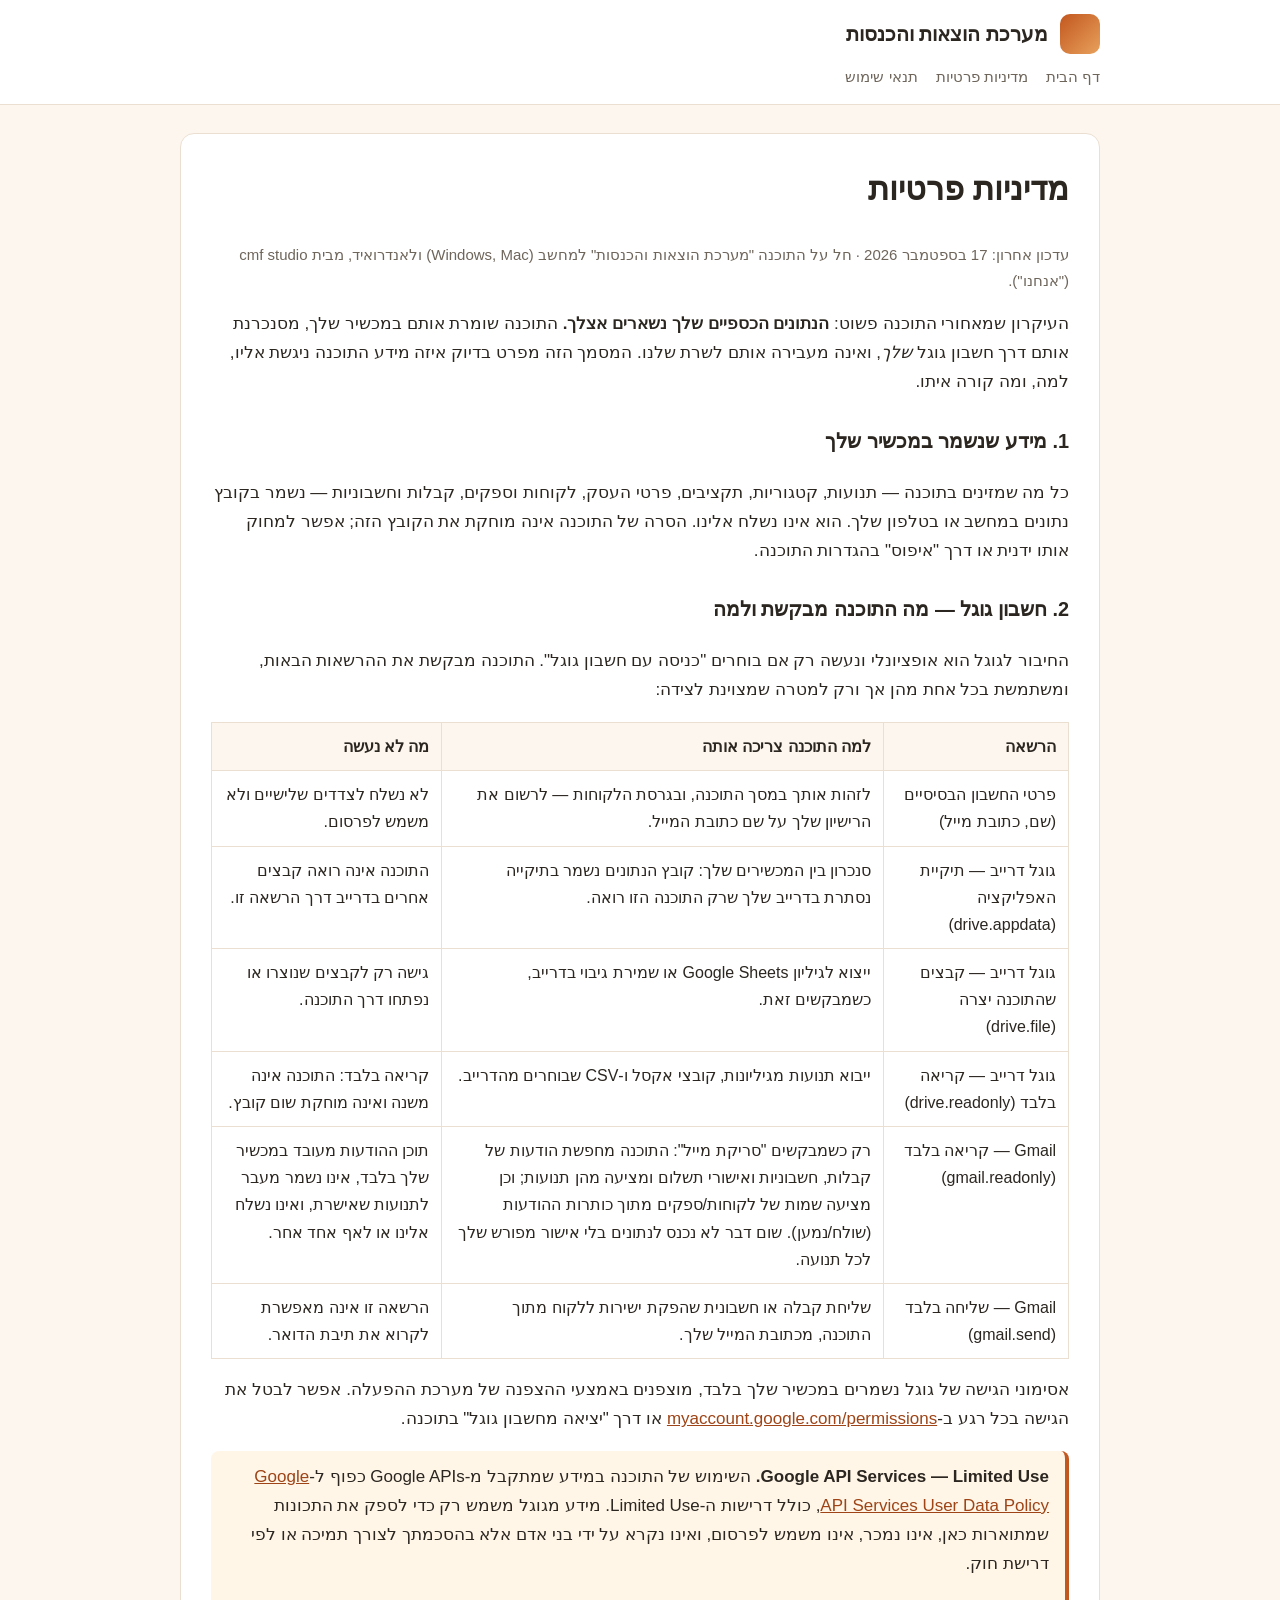
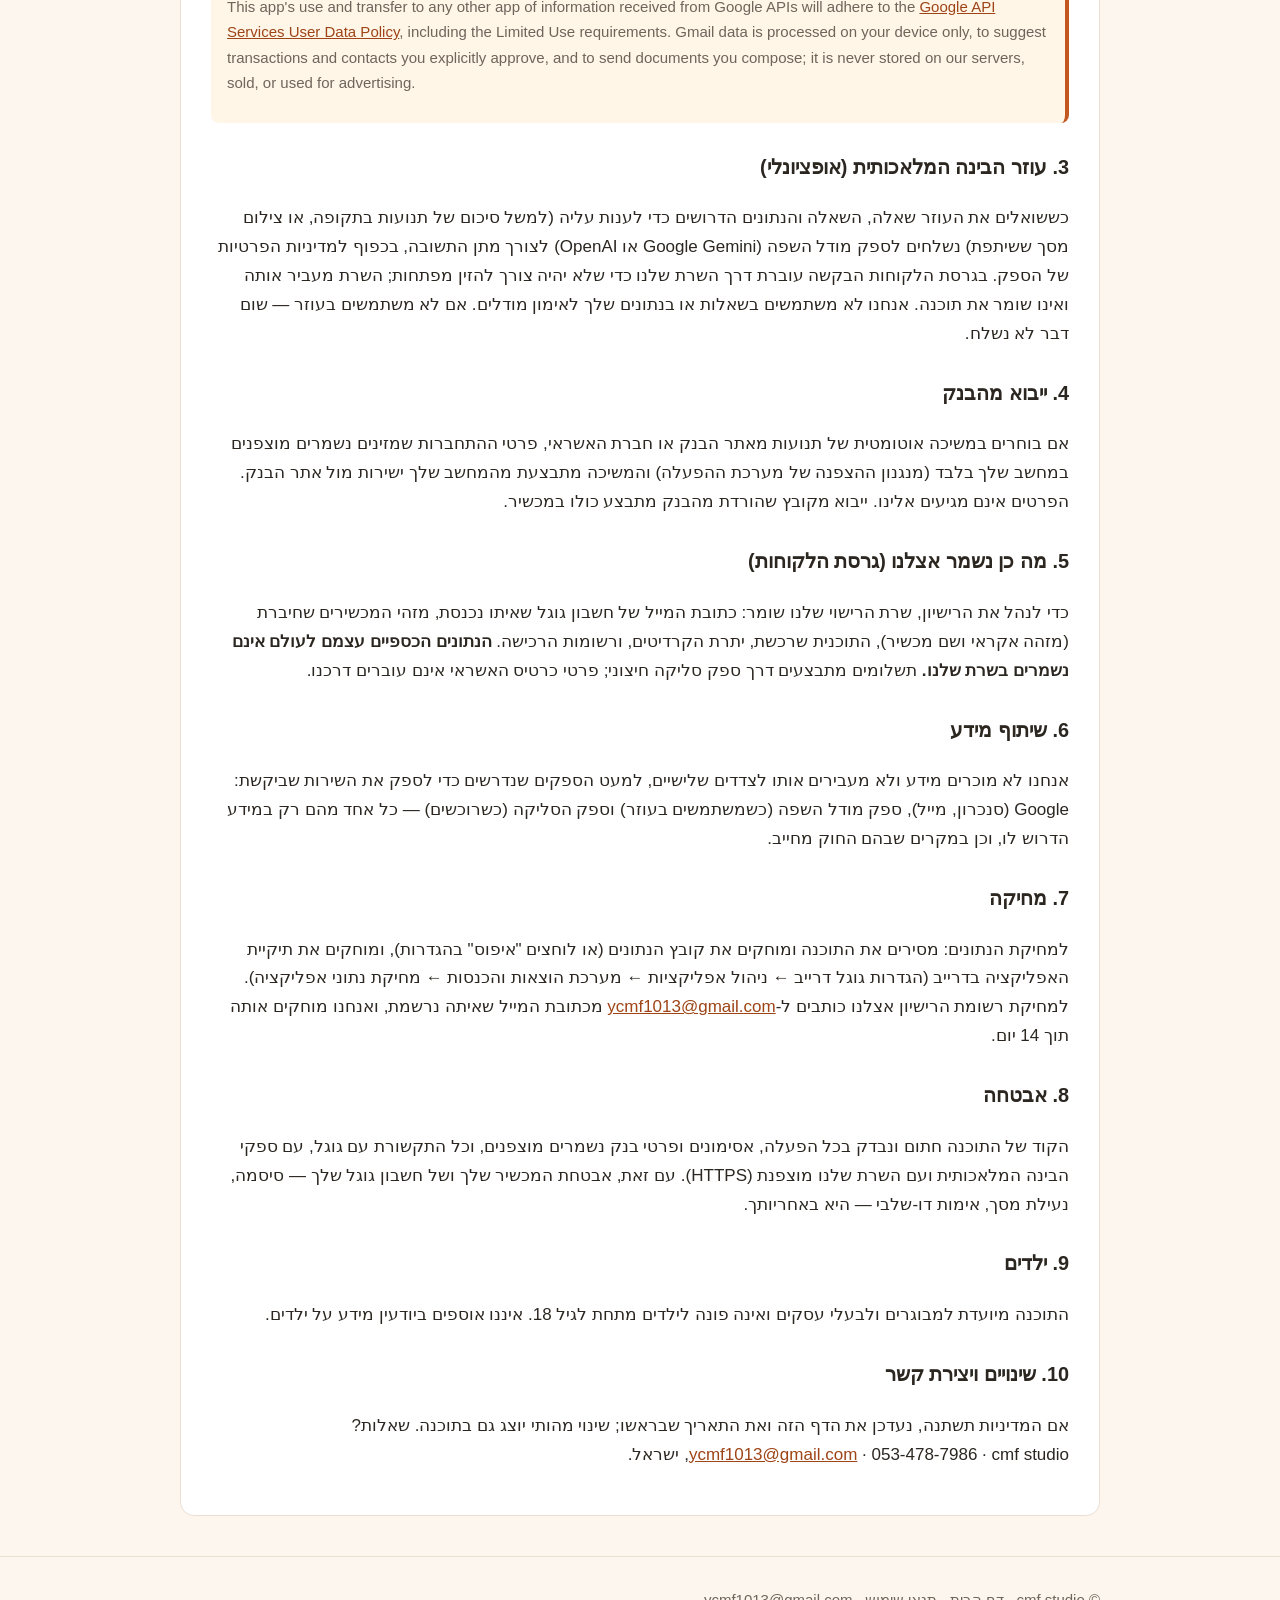
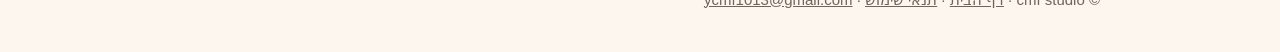
==== privacy.html @ ee787d58 "Website: home, privacy policy, terms" ====
<!DOCTYPE html>
<html lang="he" dir="rtl">
<head>
<meta charset="utf-8">
<meta name="viewport" content="width=device-width, initial-scale=1">
<title>מדיניות פרטיות — מערכת הוצאות והכנסות</title>
<meta name="description" content="מדיניות הפרטיות של התוכנה מערכת הוצאות והכנסות (cmf studio): איזה מידע נאסף, מה נעשה עם חשבון גוגל, איפה הנתונים נשמרים ואיך מוחקים אותם.">
<link rel="stylesheet" href="style.css">
</head>
<body>

<header class="top">
  <div class="wrap">
    <a class="brand" href="./"><span class="logo"></span> מערכת הוצאות והכנסות</a>
    <nav class="menu">
      <a href="./">דף הבית</a>
      <a href="privacy.html">מדיניות פרטיות</a>
      <a href="terms.html">תנאי שימוש</a>
    </nav>
  </div>
</header>

<main class="wrap">
<section class="doc">
  <h1>מדיניות פרטיות</h1>
  <p class="date">עדכון אחרון: 17 בספטמבר 2026 · חל על התוכנה "מערכת הוצאות והכנסות" למחשב (Windows, Mac) ולאנדרואיד, מבית cmf studio ("אנחנו").</p>

  <p>העיקרון שמאחורי התוכנה פשוט: <strong>הנתונים הכספיים שלך נשארים אצלך.</strong> התוכנה שומרת אותם במכשיר שלך, מסנכרנת אותם דרך חשבון גוגל <em>שלך</em>, ואינה מעבירה אותם לשרת שלנו. המסמך הזה מפרט בדיוק איזה מידע התוכנה ניגשת אליו, למה, ומה קורה איתו.</p>

  <h3>1. מידע שנשמר במכשיר שלך</h3>
  <p>כל מה שמזינים בתוכנה — תנועות, קטגוריות, תקציבים, פרטי העסק, לקוחות וספקים, קבלות וחשבוניות — נשמר בקובץ נתונים במחשב או בטלפון שלך. הוא אינו נשלח אלינו. הסרה של התוכנה אינה מוחקת את הקובץ הזה; אפשר למחוק אותו ידנית או דרך "איפוס" בהגדרות התוכנה.</p>

  <h3>2. חשבון גוגל — מה התוכנה מבקשת ולמה</h3>
  <p>החיבור לגוגל הוא אופציונלי ונעשה רק אם בוחרים "כניסה עם חשבון גוגל". התוכנה מבקשת את ההרשאות הבאות, ומשתמשת בכל אחת מהן אך ורק למטרה שמצוינת לצידה:</p>
  <table>
    <tr><th>הרשאה</th><th>למה התוכנה צריכה אותה</th><th>מה לא נעשה</th></tr>
    <tr><td>פרטי החשבון הבסיסיים (שם, כתובת מייל)</td><td>לזהות אותך במסך התוכנה, ובגרסת הלקוחות — לרשום את הרישיון שלך על שם כתובת המייל.</td><td>לא נשלח לצדדים שלישיים ולא משמש לפרסום.</td></tr>
    <tr><td>גוגל דרייב — תיקיית האפליקציה (drive.appdata)</td><td>סנכרון בין המכשירים שלך: קובץ הנתונים נשמר בתיקייה נסתרת בדרייב שלך שרק התוכנה הזו רואה.</td><td>התוכנה אינה רואה קבצים אחרים בדרייב דרך הרשאה זו.</td></tr>
    <tr><td>גוגל דרייב — קבצים שהתוכנה יצרה (drive.file)</td><td>ייצוא לגיליון Google Sheets או שמירת גיבוי בדרייב, כשמבקשים זאת.</td><td>גישה רק לקבצים שנוצרו או נפתחו דרך התוכנה.</td></tr>
    <tr><td>גוגל דרייב — קריאה בלבד (drive.readonly)</td><td>ייבוא תנועות מגיליונות, קובצי אקסל ו-CSV שבוחרים מהדרייב.</td><td>קריאה בלבד: התוכנה אינה משנה ואינה מוחקת שום קובץ.</td></tr>
    <tr><td>Gmail — קריאה בלבד (gmail.readonly)</td><td>רק כשמבקשים "סריקת מייל": התוכנה מחפשת הודעות של קבלות, חשבוניות ואישורי תשלום ומציעה מהן תנועות; וכן מציעה שמות של לקוחות/ספקים מתוך כותרות ההודעות (שולח/נמען). שום דבר לא נכנס לנתונים בלי אישור מפורש שלך לכל תנועה.</td><td>תוכן ההודעות מעובד במכשיר שלך בלבד, אינו נשמר מעבר לתנועות שאישרת, ואינו נשלח אלינו או לאף אחד אחר.</td></tr>
    <tr><td>Gmail — שליחה בלבד (gmail.send)</td><td>שליחת קבלה או חשבונית שהפקת ישירות ללקוח מתוך התוכנה, מכתובת המייל שלך.</td><td>הרשאה זו אינה מאפשרת לקרוא את תיבת הדואר.</td></tr>
  </table>
  <p>אסימוני הגישה של גוגל נשמרים במכשיר שלך בלבד, מוצפנים באמצעי ההצפנה של מערכת ההפעלה. אפשר לבטל את הגישה בכל רגע ב-<a href="https://myaccount.google.com/permissions" target="_blank" rel="noopener">myaccount.google.com/permissions</a> או דרך "יציאה מחשבון גוגל" בתוכנה.</p>
  <div class="note">
    <strong>Google API Services — Limited Use.</strong> השימוש של התוכנה במידע שמתקבל מ-Google APIs כפוף ל-<a href="https://developers.google.com/terms/api-services-user-data-policy" target="_blank" rel="noopener">Google API Services User Data Policy</a>, כולל דרישות ה-Limited Use. מידע מגוגל משמש רק כדי לספק את התכונות שמתוארות כאן, אינו נמכר, אינו משמש לפרסום, ואינו נקרא על ידי בני אדם אלא בהסכמתך לצורך תמיכה או לפי דרישת חוק.
    <p class="en">This app's use and transfer to any other app of information received from Google APIs will adhere to the <a href="https://developers.google.com/terms/api-services-user-data-policy" target="_blank" rel="noopener">Google API Services User Data Policy</a>, including the Limited Use requirements. Gmail data is processed on your device only, to suggest transactions and contacts you explicitly approve, and to send documents you compose; it is never stored on our servers, sold, or used for advertising.</p>
  </div>

  <h3>3. עוזר הבינה המלאכותית (אופציונלי)</h3>
  <p>כששואלים את העוזר שאלה, השאלה והנתונים הדרושים כדי לענות עליה (למשל סיכום של תנועות בתקופה, או צילום מסך ששיתפת) נשלחים לספק מודל השפה (Google Gemini או OpenAI) לצורך מתן התשובה, בכפוף למדיניות הפרטיות של הספק. בגרסת הלקוחות הבקשה עוברת דרך השרת שלנו כדי שלא יהיה צורך להזין מפתחות; השרת מעביר אותה ואינו שומר את תוכנה. אנחנו לא משתמשים בשאלות או בנתונים שלך לאימון מודלים. אם לא משתמשים בעוזר — שום דבר לא נשלח.</p>

  <h3>4. ייבוא מהבנק</h3>
  <p>אם בוחרים במשיכה אוטומטית של תנועות מאתר הבנק או חברת האשראי, פרטי ההתחברות שמזינים נשמרים מוצפנים במחשב שלך בלבד (מנגנון ההצפנה של מערכת ההפעלה) והמשיכה מתבצעת מהמחשב שלך ישירות מול אתר הבנק. הפרטים אינם מגיעים אלינו. ייבוא מקובץ שהורדת מהבנק מתבצע כולו במכשיר.</p>

  <h3>5. מה כן נשמר אצלנו (גרסת הלקוחות)</h3>
  <p>כדי לנהל את הרישיון, שרת הרישוי שלנו שומר: כתובת המייל של חשבון גוגל שאיתו נכנסת, מזהי המכשירים שחיברת (מזהה אקראי ושם מכשיר), התוכנית שרכשת, יתרת הקרדיטים, ורשומות הרכישה. <strong>הנתונים הכספיים עצמם לעולם אינם נשמרים בשרת שלנו.</strong> תשלומים מתבצעים דרך ספק סליקה חיצוני; פרטי כרטיס האשראי אינם עוברים דרכנו.</p>

  <h3>6. שיתוף מידע</h3>
  <p>אנחנו לא מוכרים מידע ולא מעבירים אותו לצדדים שלישיים, למעט הספקים שנדרשים כדי לספק את השירות שביקשת: Google (סנכרון, מייל), ספק מודל השפה (כשמשתמשים בעוזר) וספק הסליקה (כשרוכשים) — כל אחד מהם רק במידע הדרוש לו, וכן במקרים שבהם החוק מחייב.</p>

  <h3>7. מחיקה</h3>
  <p>למחיקת הנתונים: מסירים את התוכנה ומוחקים את קובץ הנתונים (או לוחצים "איפוס" בהגדרות), ומוחקים את תיקיית האפליקציה בדרייב (הגדרות גוגל דרייב ← ניהול אפליקציות ← מערכת הוצאות והכנסות ← מחיקת נתוני אפליקציה). למחיקת רשומת הרישיון אצלנו כותבים ל-<a href="mailto:ycmf1013@gmail.com">ycmf1013@gmail.com</a> מכתובת המייל שאיתה נרשמת, ואנחנו מוחקים אותה תוך 14 יום.</p>

  <h3>8. אבטחה</h3>
  <p>הקוד של התוכנה חתום ונבדק בכל הפעלה, אסימונים ופרטי בנק נשמרים מוצפנים, וכל התקשורת עם גוגל, עם ספקי הבינה המלאכותית ועם השרת שלנו מוצפנת (HTTPS). עם זאת, אבטחת המכשיר שלך ושל חשבון גוגל שלך — סיסמה, נעילת מסך, אימות דו-שלבי — היא באחריותך.</p>

  <h3>9. ילדים</h3>
  <p>התוכנה מיועדת למבוגרים ולבעלי עסקים ואינה פונה לילדים מתחת לגיל 18. איננו אוספים ביודעין מידע על ילדים.</p>

  <h3>10. שינויים ויצירת קשר</h3>
  <p>אם המדיניות תשתנה, נעדכן את הדף הזה ואת התאריך שבראשו; שינוי מהותי יוצג גם בתוכנה. שאלות? <a href="mailto:ycmf1013@gmail.com">ycmf1013@gmail.com</a> · 053-478-7986 · cmf studio, ישראל.</p>
</section>
</main>

<footer>
  <div class="wrap">
    © cmf studio · <a href="./">דף הבית</a> · <a href="terms.html">תנאי שימוש</a> · <a href="mailto:ycmf1013@gmail.com">ycmf1013@gmail.com</a>
  </div>
</footer>

</body>
</html>
---- style.css ----
/* אתר קטן של "מערכת הוצאות והכנסות" — דף בית, מדיניות פרטיות ותנאי שימוש.
   בלי גופנים חיצוניים ובלי סקריפטים: הדפים לא שולחים שום דבר לשום מקום. */
:root {
  --bg: #FDF6EE; --card: #FFFFFF; --ink: #2B2620; --muted: #6E655B;
  --brand: #C2571F; --brand-dark: #9E4416; --line: #EBDFD2; --ok: #2E7D4F;
}
* { box-sizing: border-box; }
html { scroll-behavior: smooth; }
body {
  margin: 0; background: var(--bg); color: var(--ink);
  font-family: "Segoe UI", "Heebo", "Noto Sans Hebrew", Arial, Tahoma, sans-serif;
  font-size: 17px; line-height: 1.7; direction: rtl;
}
a { color: var(--brand-dark); }
header.top {
  background: var(--card); border-bottom: 1px solid var(--line);
  padding: 14px 0;
}
.wrap { max-width: 960px; margin: 0 auto; padding: 0 20px; }
.brand { display: flex; align-items: center; gap: 12px; text-decoration: none; color: var(--ink); font-weight: 700; font-size: 20px; }
.brand .logo { width: 40px; height: 40px; border-radius: 10px; background: linear-gradient(135deg, var(--brand), #E8A15C); display: inline-block; }
nav.menu { display: flex; gap: 18px; flex-wrap: wrap; margin-top: 10px; font-size: 15px; }
nav.menu a { color: var(--muted); text-decoration: none; }
nav.menu a:hover { color: var(--brand-dark); }
.hero { padding: 56px 0 28px; }
.hero h1 { font-size: 40px; line-height: 1.2; margin: 0 0 12px; }
.hero p.lead { font-size: 20px; color: var(--muted); max-width: 640px; margin: 0 0 22px; }
.btn { display: inline-block; background: var(--brand); color: #fff; padding: 12px 22px; border-radius: 10px; text-decoration: none; font-weight: 700; }
.btn.sec { background: transparent; color: var(--brand-dark); border: 2px solid var(--brand); }
.grid { display: grid; grid-template-columns: repeat(auto-fit, minmax(260px, 1fr)); gap: 16px; margin: 24px 0; }
.card { background: var(--card); border: 1px solid var(--line); border-radius: 14px; padding: 20px 22px; }
.card h3 { margin: 0 0 8px; font-size: 19px; }
.card p { margin: 0; color: var(--muted); font-size: 16px; }
.price { text-align: center; }
.price .amount { font-size: 34px; font-weight: 800; color: var(--brand-dark); margin: 6px 0; }
.price .amount small { font-size: 15px; color: var(--muted); font-weight: 400; }
.price ul { list-style: none; padding: 0; margin: 12px 0 0; text-align: right; color: var(--muted); font-size: 15px; }
.price li::before { content: "✓ "; color: var(--ok); font-weight: 700; }
h2 { font-size: 28px; margin: 40px 0 10px; }
h3 { margin-top: 28px; }
section.doc { background: var(--card); border: 1px solid var(--line); border-radius: 14px; padding: 28px 30px; margin: 28px 0; }
section.doc h1 { font-size: 32px; margin-top: 0; }
section.doc .date { color: var(--muted); font-size: 15px; }
table { border-collapse: collapse; width: 100%; margin: 14px 0; font-size: 16px; }
th, td { border: 1px solid var(--line); padding: 10px 12px; text-align: right; vertical-align: top; }
th { background: var(--bg); }
.note { background: #FFF6E8; border-right: 4px solid var(--brand); padding: 12px 16px; border-radius: 8px; margin: 16px 0; }
.en { direction: ltr; text-align: left; font-size: 15px; color: var(--muted); }
footer { color: var(--muted); font-size: 15px; padding: 30px 0 40px; border-top: 1px solid var(--line); margin-top: 40px; }
footer a { color: var(--muted); }
@media (max-width: 600px) { .hero h1 { font-size: 30px; } body { font-size: 16px; } section.doc { padding: 20px 18px; } }
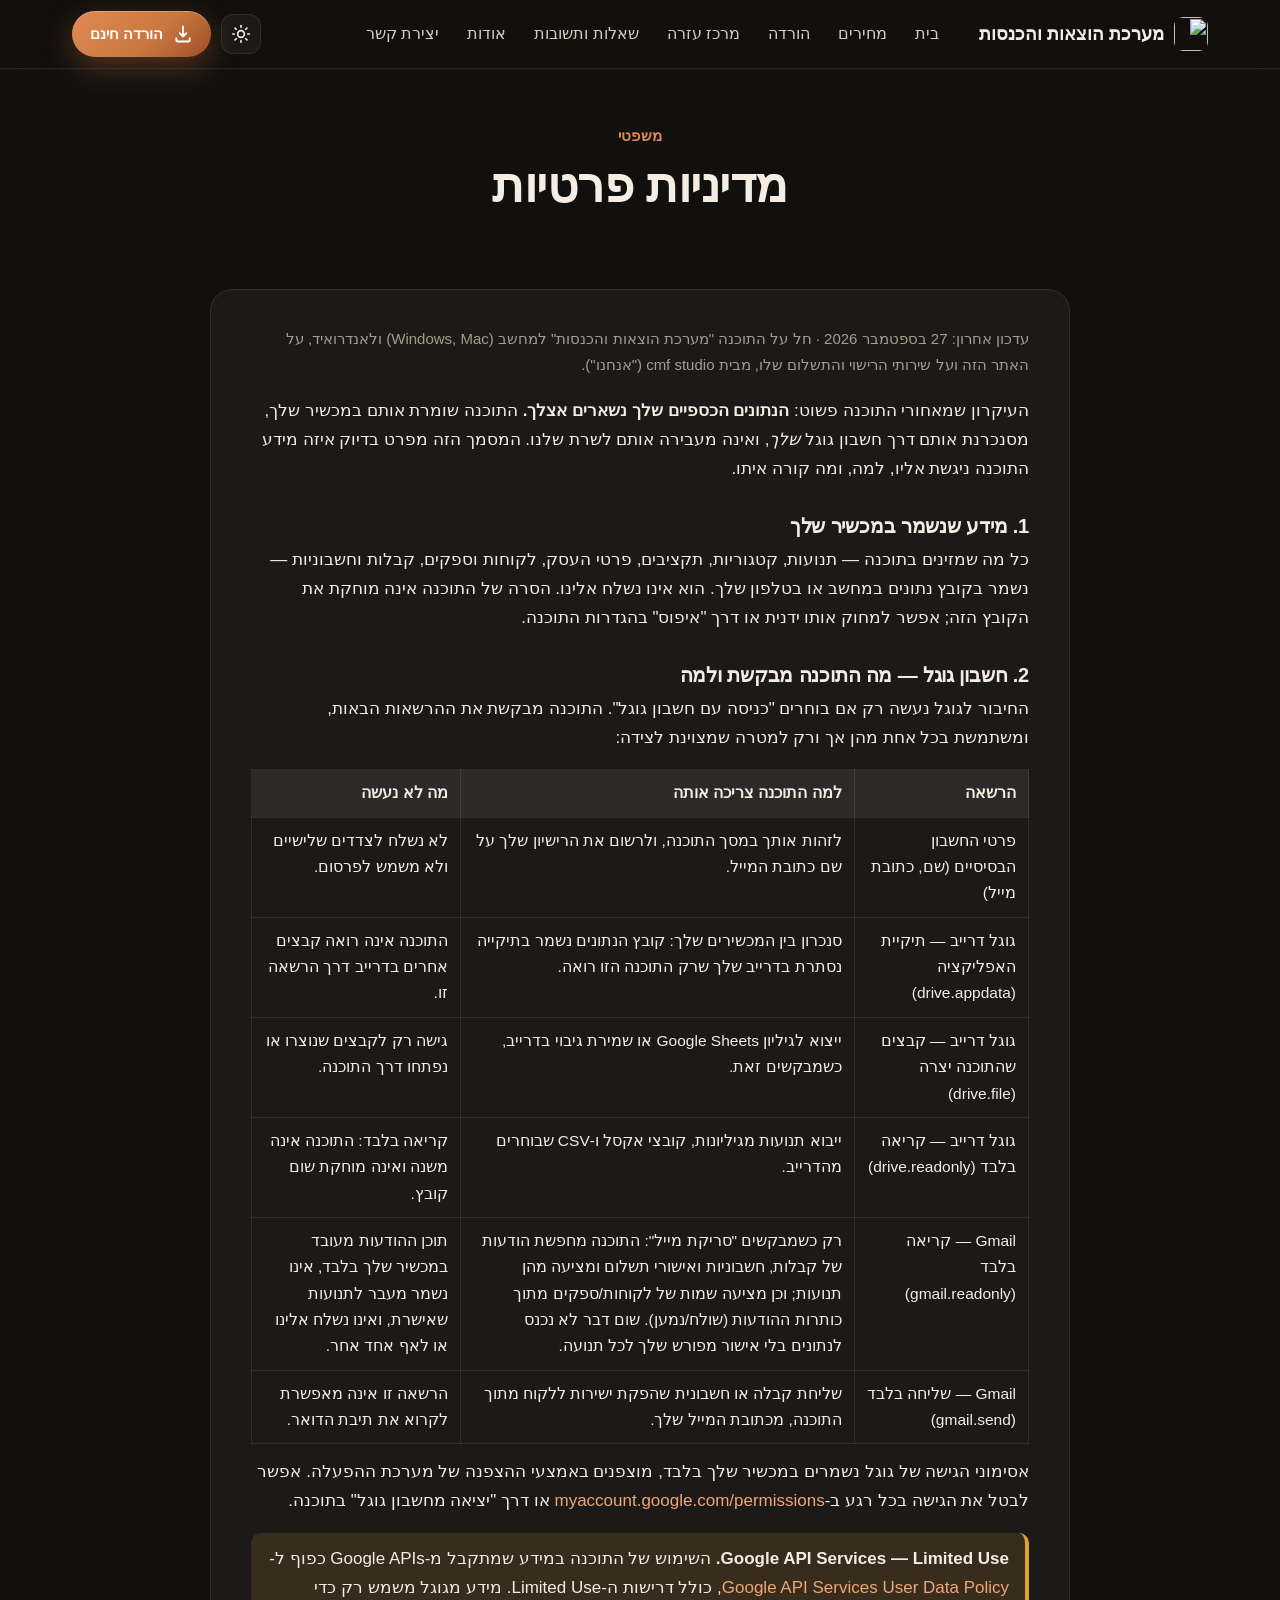
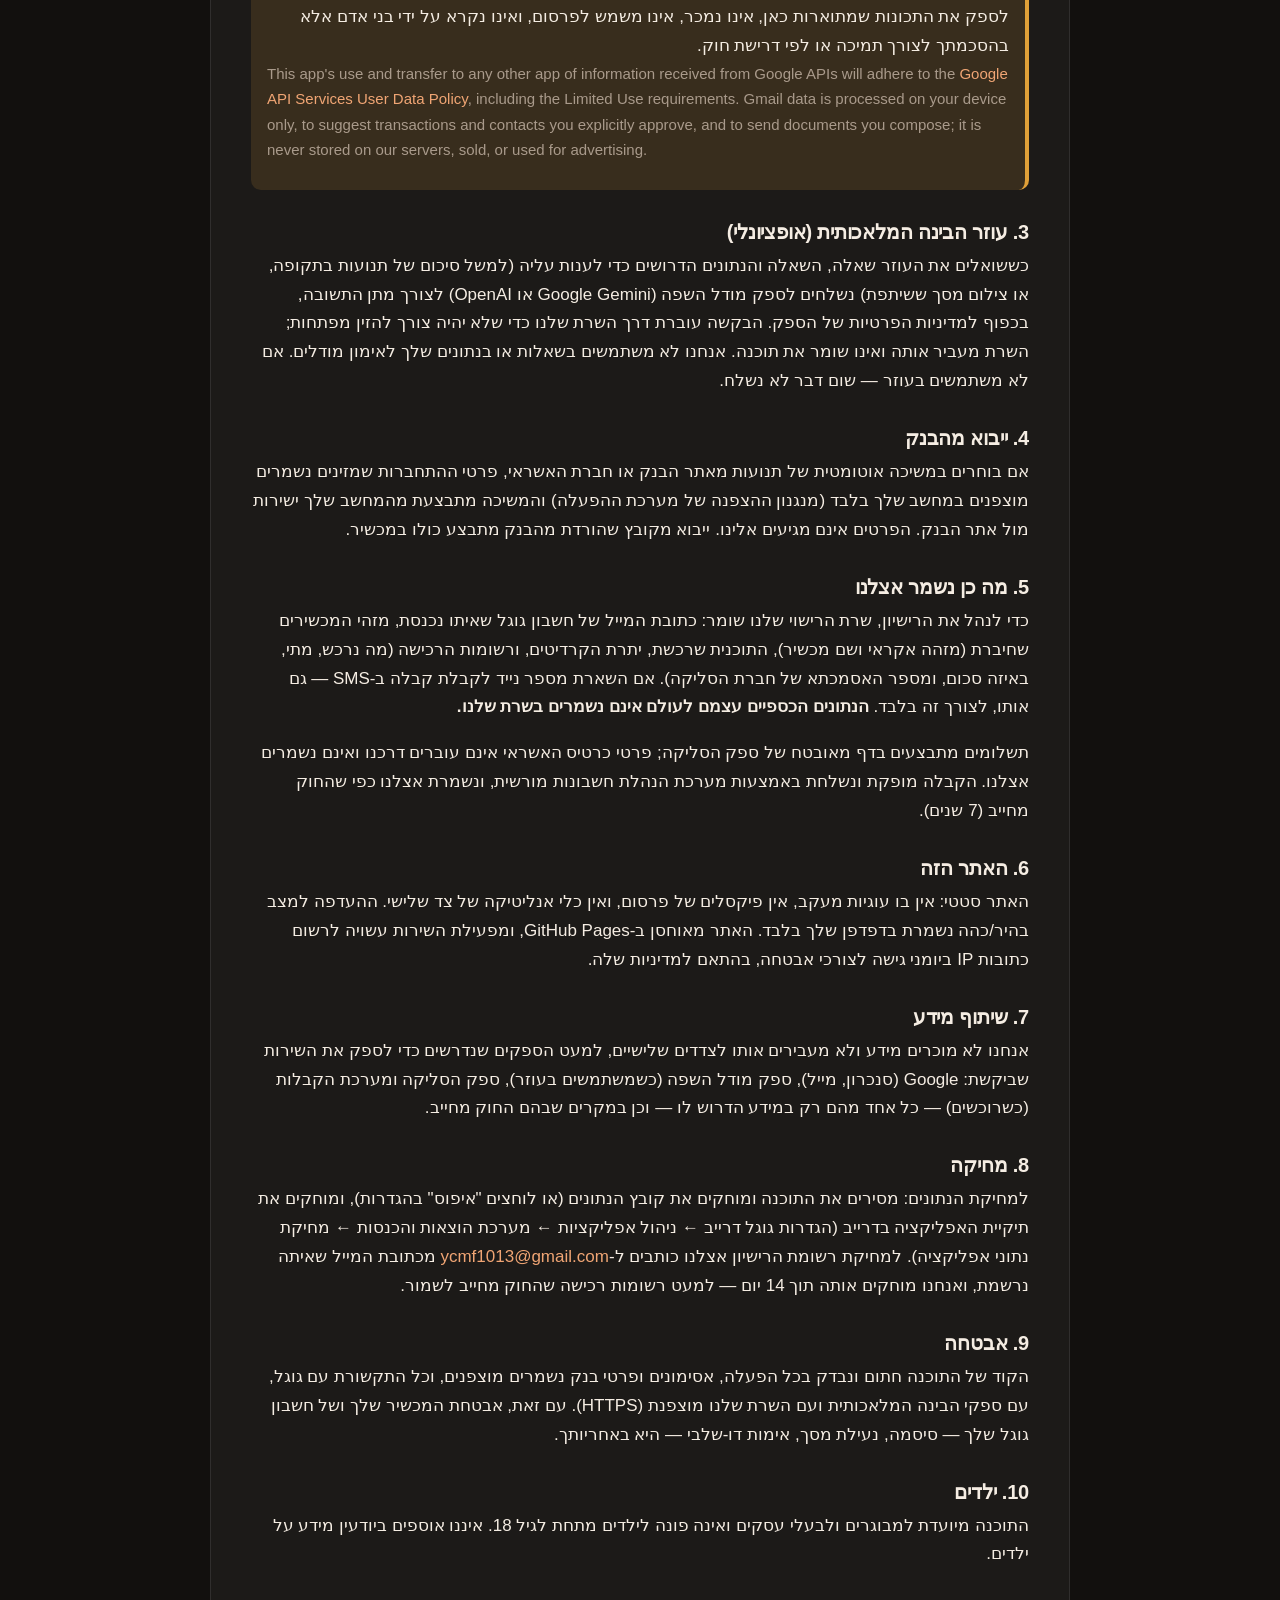
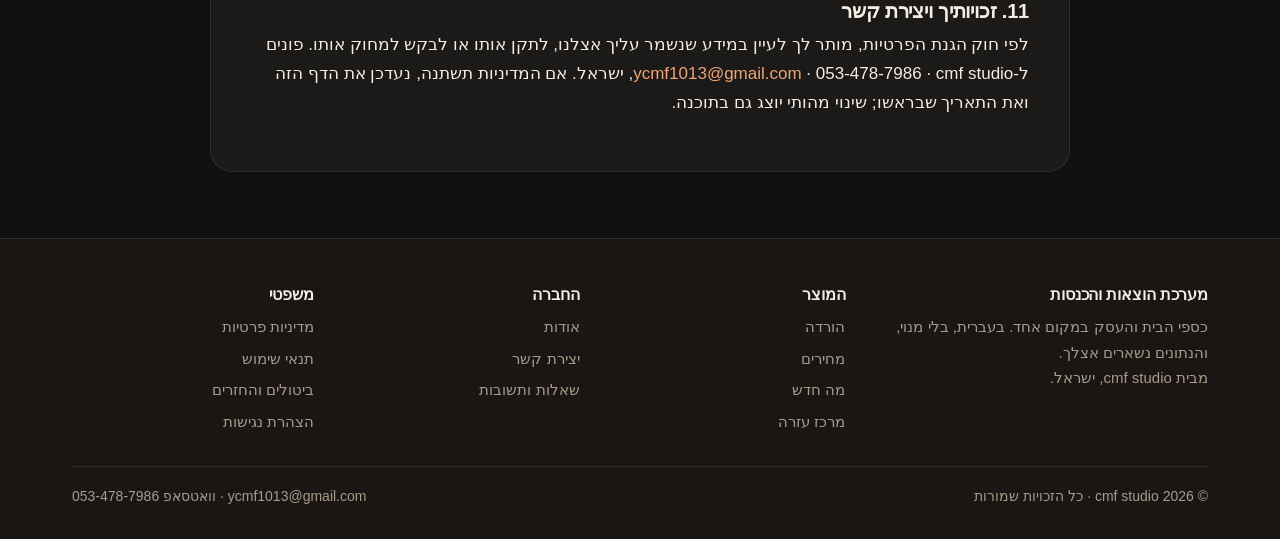
==== commit d49e752f: "Site v2: new design, dark/light, 13 pages" ====
--- a/privacy.html
+++ b/privacy.html
@@ -1,40 +1,47 @@
 <!DOCTYPE html>
-<html lang="he" dir="rtl">
+<html lang="he" dir="rtl" data-theme="dark">
 <head>
 <meta charset="utf-8">
 <meta name="viewport" content="width=device-width, initial-scale=1">
 <title>מדיניות פרטיות — מערכת הוצאות והכנסות</title>
-<meta name="description" content="מדיניות הפרטיות של התוכנה מערכת הוצאות והכנסות (cmf studio): איזה מידע נאסף, מה נעשה עם חשבון גוגל, איפה הנתונים נשמרים ואיך מוחקים אותם.">
-<link rel="stylesheet" href="style.css">
+<meta name="description" content="איזה מידע התוכנה ניגשת אליו, מה נעשה עם חשבון גוגל, איפה הנתונים נשמרים, מה נשמר אצלנו ואיך מוחקים.">
+<link rel="canonical" href="https://cmf1013.github.io/privacy.html">
+<meta property="og:type" content="website"><meta property="og:title" content="מדיניות פרטיות — מערכת הוצאות והכנסות"><meta property="og:description" content="איזה מידע התוכנה ניגשת אליו, מה נעשה עם חשבון גוגל, איפה הנתונים נשמרים, מה נשמר אצלנו ואיך מוחקים."><meta property="og:image" content="https://cmf1013.github.io/img/og.png"><meta property="og:url" content="https://cmf1013.github.io/privacy.html"><meta property="og:locale" content="he_IL">
+<meta name="twitter:card" content="summary_large_image">
+<meta name="theme-color" content="#12100E">
+<link rel="icon" href="img/favicon.ico" sizes="any"><link rel="icon" href="img/icon-192.png" type="image/png"><link rel="apple-touch-icon" href="img/icon-192.png">
+<link rel="manifest" href="site.webmanifest">
+<link rel="preload" href="fonts/heebo-800.woff2" as="font" type="font/woff2" crossorigin><link rel="preload" href="fonts/heebo-400.woff2" as="font" type="font/woff2" crossorigin>
+<link rel="stylesheet" href="site.css?v=mujxu6ug">
+<script>(function(){try{var t=localStorage.getItem("theme");if(t==="light"||t==="dark")document.documentElement.setAttribute("data-theme",t);}catch(e){}})();</script>
+<style>[data-theme="dark"] .only-light{display:none}[data-theme="light"] .only-dark{display:none}.only-dark,.only-light{display:inline-flex}</style>
+
 </head>
 <body>
+<header class="top"><div class="wrap">
+    <a class="brand" href="index.html"><img src="img/icon-64.png" alt="" width="34" height="34"> מערכת הוצאות והכנסות</a>
+    <nav class="menu" aria-label="ניווט ראשי"><a href="index.html">בית</a><a href="pricing.html">מחירים</a><a href="download.html">הורדה</a><a href="support.html">מרכז עזרה</a><a href="faq.html">שאלות ותשובות</a><a href="about.html">אודות</a><a href="contact.html">יצירת קשר</a></nav>
+    <div class="cta">
+      <button class="iconbtn theme-btn" type="button" aria-label="מעבר למצב בהיר"><span class="only-dark"><svg viewBox="0 0 24 24" fill="none" stroke="currentColor" stroke-width="2" stroke-linecap="round"><circle cx="12" cy="12" r="4"/><path d="M12 2v2M12 20v2M4.9 4.9l1.4 1.4M17.7 17.7l1.4 1.4M2 12h2M20 12h2M4.9 19.1l1.4-1.4M17.7 6.3l1.4-1.4"/></svg></span><span class="only-light"><svg viewBox="0 0 24 24" fill="none" stroke="currentColor" stroke-width="2" stroke-linecap="round"><path d="M21 12.8A9 9 0 1 1 11.2 3a7 7 0 0 0 9.8 9.8z"/></svg></span></button>
+      <a class="btn sm" href="download.html"><svg viewBox="0 0 24 24" fill="none" stroke="currentColor" stroke-width="2.2" stroke-linecap="round" stroke-linejoin="round"><path d="M12 3v12m0 0-4-4m4 4 4-4M4 17v2a2 2 0 0 0 2 2h12a2 2 0 0 0 2-2v-2"/></svg> הורדה חינם</a>
+      <button class="iconbtn burger" type="button" aria-label="תפריט" aria-expanded="false"><svg viewBox="0 0 24 24" fill="none" stroke="currentColor" stroke-width="2" stroke-linecap="round"><path d="M4 7h16M4 12h16M4 17h16"/></svg></button>
+    </div>
+  </div></header>
+<main id="main">
 
-<header class="top">
-  <div class="wrap">
-    <a class="brand" href="./"><span class="logo"></span> מערכת הוצאות והכנסות</a>
-    <nav class="menu">
-      <a href="./">דף הבית</a>
-      <a href="privacy.html">מדיניות פרטיות</a>
-      <a href="terms.html">תנאי שימוש</a>
-    </nav>
-  </div>
-</header>
-
-<main class="wrap">
-<section class="doc">
-  <h1>מדיניות פרטיות</h1>
-  <p class="date">עדכון אחרון: 17 בספטמבר 2026 · חל על התוכנה "מערכת הוצאות והכנסות" למחשב (Windows, Mac) ולאנדרואיד, מבית cmf studio ("אנחנו").</p>
-
+<section class="page-head"><div class="wrap center"><span class="kicker">משפטי</span><h1>מדיניות פרטיות</h1></div></section>
+<section class="tight"><div class="wrap"><div class="doc">
+  <p class="date">עדכון אחרון: 27 בספטמבר 2026 · חל על התוכנה "מערכת הוצאות והכנסות" למחשב (Windows, Mac) ולאנדרואיד, על האתר הזה ועל שירותי הרישוי והתשלום שלו, מבית cmf studio ("אנחנו").</p>
   <p>העיקרון שמאחורי התוכנה פשוט: <strong>הנתונים הכספיים שלך נשארים אצלך.</strong> התוכנה שומרת אותם במכשיר שלך, מסנכרנת אותם דרך חשבון גוגל <em>שלך</em>, ואינה מעבירה אותם לשרת שלנו. המסמך הזה מפרט בדיוק איזה מידע התוכנה ניגשת אליו, למה, ומה קורה איתו.</p>
 
   <h3>1. מידע שנשמר במכשיר שלך</h3>
   <p>כל מה שמזינים בתוכנה — תנועות, קטגוריות, תקציבים, פרטי העסק, לקוחות וספקים, קבלות וחשבוניות — נשמר בקובץ נתונים במחשב או בטלפון שלך. הוא אינו נשלח אלינו. הסרה של התוכנה אינה מוחקת את הקובץ הזה; אפשר למחוק אותו ידנית או דרך "איפוס" בהגדרות התוכנה.</p>
 
   <h3>2. חשבון גוגל — מה התוכנה מבקשת ולמה</h3>
-  <p>החיבור לגוגל הוא אופציונלי ונעשה רק אם בוחרים "כניסה עם חשבון גוגל". התוכנה מבקשת את ההרשאות הבאות, ומשתמשת בכל אחת מהן אך ורק למטרה שמצוינת לצידה:</p>
+  <p>החיבור לגוגל נעשה רק אם בוחרים "כניסה עם חשבון גוגל". התוכנה מבקשת את ההרשאות הבאות, ומשתמשת בכל אחת מהן אך ורק למטרה שמצוינת לצידה:</p>
   <table>
     <tr><th>הרשאה</th><th>למה התוכנה צריכה אותה</th><th>מה לא נעשה</th></tr>
-    <tr><td>פרטי החשבון הבסיסיים (שם, כתובת מייל)</td><td>לזהות אותך במסך התוכנה, ובגרסת הלקוחות — לרשום את הרישיון שלך על שם כתובת המייל.</td><td>לא נשלח לצדדים שלישיים ולא משמש לפרסום.</td></tr>
+    <tr><td>פרטי החשבון הבסיסיים (שם, כתובת מייל)</td><td>לזהות אותך במסך התוכנה, ולרשום את הרישיון שלך על שם כתובת המייל.</td><td>לא נשלח לצדדים שלישיים ולא משמש לפרסום.</td></tr>
     <tr><td>גוגל דרייב — תיקיית האפליקציה (drive.appdata)</td><td>סנכרון בין המכשירים שלך: קובץ הנתונים נשמר בתיקייה נסתרת בדרייב שלך שרק התוכנה הזו רואה.</td><td>התוכנה אינה רואה קבצים אחרים בדרייב דרך הרשאה זו.</td></tr>
     <tr><td>גוגל דרייב — קבצים שהתוכנה יצרה (drive.file)</td><td>ייצוא לגיליון Google Sheets או שמירת גיבוי בדרייב, כשמבקשים זאת.</td><td>גישה רק לקבצים שנוצרו או נפתחו דרך התוכנה.</td></tr>
     <tr><td>גוגל דרייב — קריאה בלבד (drive.readonly)</td><td>ייבוא תנועות מגיליונות, קובצי אקסל ו-CSV שבוחרים מהדרייב.</td><td>קריאה בלבד: התוכנה אינה משנה ואינה מוחקת שום קובץ.</td></tr>
@@ -48,36 +55,46 @@
   </div>
 
   <h3>3. עוזר הבינה המלאכותית (אופציונלי)</h3>
-  <p>כששואלים את העוזר שאלה, השאלה והנתונים הדרושים כדי לענות עליה (למשל סיכום של תנועות בתקופה, או צילום מסך ששיתפת) נשלחים לספק מודל השפה (Google Gemini או OpenAI) לצורך מתן התשובה, בכפוף למדיניות הפרטיות של הספק. בגרסת הלקוחות הבקשה עוברת דרך השרת שלנו כדי שלא יהיה צורך להזין מפתחות; השרת מעביר אותה ואינו שומר את תוכנה. אנחנו לא משתמשים בשאלות או בנתונים שלך לאימון מודלים. אם לא משתמשים בעוזר — שום דבר לא נשלח.</p>
+  <p>כששואלים את העוזר שאלה, השאלה והנתונים הדרושים כדי לענות עליה (למשל סיכום של תנועות בתקופה, או צילום מסך ששיתפת) נשלחים לספק מודל השפה (Google Gemini או OpenAI) לצורך מתן התשובה, בכפוף למדיניות הפרטיות של הספק. הבקשה עוברת דרך השרת שלנו כדי שלא יהיה צורך להזין מפתחות; השרת מעביר אותה ואינו שומר את תוכנה. אנחנו לא משתמשים בשאלות או בנתונים שלך לאימון מודלים. אם לא משתמשים בעוזר — שום דבר לא נשלח.</p>
 
   <h3>4. ייבוא מהבנק</h3>
   <p>אם בוחרים במשיכה אוטומטית של תנועות מאתר הבנק או חברת האשראי, פרטי ההתחברות שמזינים נשמרים מוצפנים במחשב שלך בלבד (מנגנון ההצפנה של מערכת ההפעלה) והמשיכה מתבצעת מהמחשב שלך ישירות מול אתר הבנק. הפרטים אינם מגיעים אלינו. ייבוא מקובץ שהורדת מהבנק מתבצע כולו במכשיר.</p>
 
-  <h3>5. מה כן נשמר אצלנו (גרסת הלקוחות)</h3>
-  <p>כדי לנהל את הרישיון, שרת הרישוי שלנו שומר: כתובת המייל של חשבון גוגל שאיתו נכנסת, מזהי המכשירים שחיברת (מזהה אקראי ושם מכשיר), התוכנית שרכשת, יתרת הקרדיטים, ורשומות הרכישה. <strong>הנתונים הכספיים עצמם לעולם אינם נשמרים בשרת שלנו.</strong> תשלומים מתבצעים דרך ספק סליקה חיצוני; פרטי כרטיס האשראי אינם עוברים דרכנו.</p>
+  <h3>5. מה כן נשמר אצלנו</h3>
+  <p>כדי לנהל את הרישיון, שרת הרישוי שלנו שומר: כתובת המייל של חשבון גוגל שאיתו נכנסת, מזהי המכשירים שחיברת (מזהה אקראי ושם מכשיר), התוכנית שרכשת, יתרת הקרדיטים, ורשומות הרכישה (מה נרכש, מתי, באיזה סכום, ומספר האסמכתא של חברת הסליקה). אם השארת מספר נייד לקבלת קבלה ב-SMS — גם אותו, לצורך זה בלבד. <strong>הנתונים הכספיים עצמם לעולם אינם נשמרים בשרת שלנו.</strong></p>
+  <p>תשלומים מתבצעים בדף מאובטח של ספק הסליקה; פרטי כרטיס האשראי אינם עוברים דרכנו ואינם נשמרים אצלנו. הקבלה מופקת ונשלחת באמצעות מערכת הנהלת חשבונות מורשית, ונשמרת אצלנו כפי שהחוק מחייב (7 שנים).</p>
 
-  <h3>6. שיתוף מידע</h3>
-  <p>אנחנו לא מוכרים מידע ולא מעבירים אותו לצדדים שלישיים, למעט הספקים שנדרשים כדי לספק את השירות שביקשת: Google (סנכרון, מייל), ספק מודל השפה (כשמשתמשים בעוזר) וספק הסליקה (כשרוכשים) — כל אחד מהם רק במידע הדרוש לו, וכן במקרים שבהם החוק מחייב.</p>
+  <h3>6. האתר הזה</h3>
+  <p>האתר סטטי: אין בו עוגיות מעקב, אין פיקסלים של פרסום, ואין כלי אנליטיקה של צד שלישי. ההעדפה למצב בהיר/כהה נשמרת בדפדפן שלך בלבד. האתר מאוחסן ב-GitHub Pages, ומפעילת השירות עשויה לרשום כתובות IP ביומני גישה לצורכי אבטחה, בהתאם למדיניות שלה.</p>
 
-  <h3>7. מחיקה</h3>
-  <p>למחיקת הנתונים: מסירים את התוכנה ומוחקים את קובץ הנתונים (או לוחצים "איפוס" בהגדרות), ומוחקים את תיקיית האפליקציה בדרייב (הגדרות גוגל דרייב ← ניהול אפליקציות ← מערכת הוצאות והכנסות ← מחיקת נתוני אפליקציה). למחיקת רשומת הרישיון אצלנו כותבים ל-<a href="mailto:ycmf1013@gmail.com">ycmf1013@gmail.com</a> מכתובת המייל שאיתה נרשמת, ואנחנו מוחקים אותה תוך 14 יום.</p>
+  <h3>7. שיתוף מידע</h3>
+  <p>אנחנו לא מוכרים מידע ולא מעבירים אותו לצדדים שלישיים, למעט הספקים שנדרשים כדי לספק את השירות שביקשת: Google (סנכרון, מייל), ספק מודל השפה (כשמשתמשים בעוזר), ספק הסליקה ומערכת הקבלות (כשרוכשים) — כל אחד מהם רק במידע הדרוש לו — וכן במקרים שבהם החוק מחייב.</p>
 
-  <h3>8. אבטחה</h3>
+  <h3>8. מחיקה</h3>
+  <p>למחיקת הנתונים: מסירים את התוכנה ומוחקים את קובץ הנתונים (או לוחצים "איפוס" בהגדרות), ומוחקים את תיקיית האפליקציה בדרייב (הגדרות גוגל דרייב ← ניהול אפליקציות ← מערכת הוצאות והכנסות ← מחיקת נתוני אפליקציה). למחיקת רשומת הרישיון אצלנו כותבים ל-<a href="mailto:ycmf1013@gmail.com">ycmf1013@gmail.com</a> מכתובת המייל שאיתה נרשמת, ואנחנו מוחקים אותה תוך 14 יום — למעט רשומות רכישה שהחוק מחייב לשמור.</p>
+
+  <h3>9. אבטחה</h3>
   <p>הקוד של התוכנה חתום ונבדק בכל הפעלה, אסימונים ופרטי בנק נשמרים מוצפנים, וכל התקשורת עם גוגל, עם ספקי הבינה המלאכותית ועם השרת שלנו מוצפנת (HTTPS). עם זאת, אבטחת המכשיר שלך ושל חשבון גוגל שלך — סיסמה, נעילת מסך, אימות דו-שלבי — היא באחריותך.</p>
 
-  <h3>9. ילדים</h3>
+  <h3>10. ילדים</h3>
   <p>התוכנה מיועדת למבוגרים ולבעלי עסקים ואינה פונה לילדים מתחת לגיל 18. איננו אוספים ביודעין מידע על ילדים.</p>
 
-  <h3>10. שינויים ויצירת קשר</h3>
-  <p>אם המדיניות תשתנה, נעדכן את הדף הזה ואת התאריך שבראשו; שינוי מהותי יוצג גם בתוכנה. שאלות? <a href="mailto:ycmf1013@gmail.com">ycmf1013@gmail.com</a> · 053-478-7986 · cmf studio, ישראל.</p>
-</section>
+  <h3>11. זכויותיך ויצירת קשר</h3>
+  <p>לפי חוק הגנת הפרטיות, מותר לך לעיין במידע שנשמר עליך אצלנו, לתקן אותו או לבקש למחוק אותו. פונים ל-<a href="mailto:ycmf1013@gmail.com">ycmf1013@gmail.com</a> · 053-478-7986 · cmf studio, ישראל. אם המדיניות תשתנה, נעדכן את הדף הזה ואת התאריך שבראשו; שינוי מהותי יוצג גם בתוכנה.</p>
+</div></div></section>
+
 </main>
+<footer><div class="wrap">
+    <div class="cols">
+      <div><h4>מערכת הוצאות והכנסות</h4><p>כספי הבית והעסק במקום אחד. בעברית, בלי מנוי, והנתונים נשארים אצלך.<br>מבית cmf studio, ישראל.</p></div>
+      <div><h4>המוצר</h4><ul><li><a href="download.html">הורדה</a></li><li><a href="pricing.html">מחירים</a></li><li><a href="changelog.html">מה חדש</a></li><li><a href="support.html">מרכז עזרה</a></li></ul></div>
+      <div><h4>החברה</h4><ul><li><a href="about.html">אודות</a></li><li><a href="contact.html">יצירת קשר</a></li><li><a href="faq.html">שאלות ותשובות</a></li></ul></div>
+      <div><h4>משפטי</h4><ul><li><a href="privacy.html">מדיניות פרטיות</a></li><li><a href="terms.html">תנאי שימוש</a></li><li><a href="refund.html">ביטולים והחזרים</a></li><li><a href="accessibility.html">הצהרת נגישות</a></li></ul></div>
+    </div>
+    <div class="bottom"><span>© <span class="year"></span> cmf studio · כל הזכויות שמורות</span><span><a href="mailto:ycmf1013@gmail.com">ycmf1013@gmail.com</a> · <a href="https://wa.me/972534787986" rel="noopener">וואטסאפ 053-478-7986</a></span></div>
+  </div></footer>
 
-<footer>
-  <div class="wrap">
-    © cmf studio · <a href="./">דף הבית</a> · <a href="terms.html">תנאי שימוש</a> · <a href="mailto:ycmf1013@gmail.com">ycmf1013@gmail.com</a>
-  </div>
-</footer>
-
+<script src="config.js?v=mujxu6ug"></script>
+<script src="site.js?v=mujxu6ug" defer></script>
 </body>
-</html>
+</html>
--- a/site.css
+++ b/site.css
@@ -0,0 +1,287 @@
+/* ============================================================
+   האתר של "מערכת הוצאות והכנסות" — עיצוב
+   מצב כהה (ברירת מחדל, קולנועי וחם) ומצב בהיר (הפלטה של התוכנה).
+   בלי ספריות, בלי גופנים חיצוניים, בלי בקשות לשום מקום.
+   ============================================================ */
+
+@font-face { font-family: "Heebo"; font-weight: 400; font-display: swap; src: url("fonts/heebo-400.woff2") format("woff2"); }
+@font-face { font-family: "Heebo"; font-weight: 500; font-display: swap; src: url("fonts/heebo-500.woff2") format("woff2"); }
+@font-face { font-family: "Heebo"; font-weight: 700; font-display: swap; src: url("fonts/heebo-700.woff2") format("woff2"); }
+@font-face { font-family: "Heebo"; font-weight: 800; font-display: swap; src: url("fonts/heebo-800.woff2") format("woff2"); }
+
+/* ---------- צבעים ---------- */
+:root {
+  --clay: #C8763F; --clay2: #E08A55; --clayD: #9E4E28; --sun: #E0A038; --mint: #6FB58E; --sky: #6C95C4; --bad: #D46A55;
+  --r: 22px; --r2: 14px; --max: 1180px;
+  --ease: cubic-bezier(.2,.7,.2,1);
+}
+[data-theme="dark"] {
+  --bg: #12100E; --bg2: #1A1613; --bg3: #221C18;
+  --card: rgba(255,255,255,.045); --card2: rgba(255,255,255,.07); --line: rgba(255,255,255,.09); --line2: rgba(255,255,255,.16);
+  --ink: #F5EDE3; --ink2: #D9CCBE; --muted: #A99A8B;
+  --accent: var(--clay2); --accentInk: #1A120C; --link: #F0A574;
+  --glow1: rgba(200,118,63,.55); --glow2: rgba(224,160,56,.35); --glow3: rgba(158,78,40,.5);
+  --shadow: 0 20px 60px rgba(0,0,0,.45); --shadow2: 0 8px 30px rgba(0,0,0,.35);
+  --frame: #2A231E; --ok: #86C9A5; --okBg: rgba(111,181,142,.14); --warnBg: rgba(224,160,56,.14);
+  color-scheme: dark;
+}
+[data-theme="light"] {
+  --bg: #FDF6EE; --bg2: #FFFFFF; --bg3: #F6EBDD;
+  --card: #FFFFFF; --card2: #FBF3EA; --line: #EADCCC; --line2: #DCC8B2;
+  --ink: #3B2A20; --ink2: #5E4736; --muted: #8E7A69;
+  --accent: #B5623A; --accentInk: #FFFFFF; --link: #9E4E28;
+  --glow1: rgba(200,118,63,.28); --glow2: rgba(224,160,56,.22); --glow3: rgba(181,98,58,.18);
+  --shadow: 0 20px 60px rgba(122,62,34,.16); --shadow2: 0 8px 30px rgba(122,62,34,.12);
+  --frame: #EADCCC; --ok: #4E7A46; --okBg: #E9F1E2; --warnBg: #FDF0D8;
+  color-scheme: light;
+}
+
+/* ---------- בסיס ---------- */
+*, *::before, *::after { box-sizing: border-box; }
+html { scroll-behavior: smooth; -webkit-text-size-adjust: 100%; }
+body {
+  margin: 0; background: var(--bg); color: var(--ink);
+  font-family: "Heebo", "Segoe UI", "Arial Hebrew", Arial, sans-serif;
+  font-size: 17px; line-height: 1.7; direction: rtl;
+  -webkit-font-smoothing: antialiased; overflow-x: hidden;
+}
+a { color: var(--link); text-decoration: none; }
+a:hover { text-decoration: underline; text-underline-offset: 3px; }
+img { max-width: 100%; height: auto; display: block; }
+h1, h2, h3, h4 { line-height: 1.2; margin: 0 0 .4em; letter-spacing: -.01em; }
+h1 { font-size: clamp(34px, 5.6vw, 64px); font-weight: 800; }
+h2 { font-size: clamp(26px, 3.6vw, 40px); font-weight: 800; }
+h3 { font-size: 20px; font-weight: 700; }
+p { margin: 0 0 1em; }
+.wrap { max-width: var(--max); margin: 0 auto; padding: 0 22px; }
+.muted { color: var(--muted); }
+.lead { font-size: clamp(18px, 2vw, 21px); color: var(--ink2); max-width: 720px; }
+.center { text-align: center; }
+.center .lead { margin-inline: auto; }
+.sr { position: absolute; width: 1px; height: 1px; overflow: hidden; clip: rect(0 0 0 0); }
+:focus-visible { outline: 3px solid var(--sun); outline-offset: 3px; border-radius: 6px; }
+
+/* ---------- כפתורים ---------- */
+.btn {
+  display: inline-flex; align-items: center; gap: 10px; justify-content: center;
+  padding: 14px 26px; border-radius: 999px; font-weight: 700; font-size: 17px;
+  background: linear-gradient(135deg, var(--clay2), var(--clay) 60%, var(--clayD)); color: #fff;
+  border: 0; cursor: pointer; text-decoration: none !important; font-family: inherit;
+  box-shadow: 0 10px 30px rgba(200,118,63,.35), inset 0 1px 0 rgba(255,255,255,.25);
+  transition: transform .2s var(--ease), box-shadow .2s var(--ease), filter .2s;
+}
+.btn:hover { transform: translateY(-2px); box-shadow: 0 16px 40px rgba(200,118,63,.45), inset 0 1px 0 rgba(255,255,255,.25); filter: saturate(1.08); }
+.btn:active { transform: translateY(0); }
+.btn.sec { background: var(--card2); color: var(--ink); border: 1px solid var(--line2); box-shadow: none; backdrop-filter: blur(8px); }
+.btn.sec:hover { box-shadow: var(--shadow2); }
+.btn.ghost { background: transparent; color: var(--link); box-shadow: none; padding: 10px 14px; }
+.btn.sm { padding: 10px 18px; font-size: 15px; }
+.btn.lg { padding: 17px 34px; font-size: 19px; }
+.btn svg { width: 20px; height: 20px; }
+
+/* ---------- כותרת עליונה ---------- */
+.top {
+  position: sticky; top: 0; z-index: 50;
+  background: color-mix(in srgb, var(--bg) 78%, transparent); backdrop-filter: blur(14px) saturate(1.3);
+  border-bottom: 1px solid var(--line);
+}
+.top .wrap { display: flex; align-items: center; gap: 18px; min-height: 68px; }
+.brand { display: flex; align-items: center; gap: 10px; font-weight: 800; font-size: 18px; color: var(--ink); text-decoration: none !important; white-space: nowrap; }
+.brand img { width: 34px; height: 34px; border-radius: 9px; }
+.menu { display: flex; gap: 4px; margin-inline-start: 10px; }
+.menu a { color: var(--ink2); padding: 8px 12px; border-radius: 10px; font-weight: 500; font-size: 15.5px; text-decoration: none !important; }
+.menu a:hover, .menu a[aria-current="page"] { background: var(--card2); color: var(--ink); }
+.top .cta { margin-inline-start: auto; display: flex; align-items: center; gap: 10px; }
+.iconbtn { width: 40px; height: 40px; border-radius: 12px; border: 1px solid var(--line); background: var(--card); color: var(--ink); display: inline-flex; align-items: center; justify-content: center; cursor: pointer; }
+.iconbtn svg { width: 20px; height: 20px; }
+.iconbtn:hover { background: var(--card2); }
+.burger { display: none; }
+@media (max-width: 900px) {
+  .menu { display: none; }
+  .burger { display: inline-flex; }
+  body.nav-open .menu { display: flex; position: fixed; inset: 68px 0 auto 0; flex-direction: column; background: var(--bg2); padding: 12px 16px 18px; border-bottom: 1px solid var(--line); box-shadow: var(--shadow); z-index: 49; }
+  body.nav-open .menu a { padding: 12px 14px; font-size: 17px; }
+  .top .cta .btn { display: none; }
+}
+
+/* ---------- גיבור (hero) ---------- */
+.hero { position: relative; padding: 84px 0 40px; overflow: hidden; isolation: isolate; }
+.hero::before, .hero::after { content: ""; position: absolute; z-index: -1; border-radius: 50%; filter: blur(70px); pointer-events: none; }
+.hero::before { width: 780px; height: 560px; inset-inline-end: -180px; top: -160px; background: radial-gradient(closest-side, var(--glow1), transparent 70%); animation: drift 14s ease-in-out infinite alternate; }
+.hero::after { width: 620px; height: 520px; inset-inline-start: -200px; top: 120px; background: radial-gradient(closest-side, var(--glow2), transparent 70%); animation: drift 18s ease-in-out infinite alternate-reverse; }
+.hero .glow3 { position: absolute; z-index: -1; width: 520px; height: 420px; inset-inline-start: 30%; top: 360px; border-radius: 50%; filter: blur(80px); background: radial-gradient(closest-side, var(--glow3), transparent 70%); }
+@keyframes drift { from { transform: translate(0,0) scale(1); } to { transform: translate(-40px, 30px) scale(1.08); } }
+.hero .grid { display: grid; grid-template-columns: 1.05fr 1fr; gap: 40px; align-items: center; }
+.eyebrow { display: inline-flex; align-items: center; gap: 8px; padding: 6px 14px; border-radius: 999px; background: var(--card2); border: 1px solid var(--line2); font-size: 14px; font-weight: 600; color: var(--ink2); margin-bottom: 18px; }
+.eyebrow .dot { width: 8px; height: 8px; border-radius: 50%; background: var(--mint); box-shadow: 0 0 0 4px var(--okBg); }
+.hero h1 .hl { background: linear-gradient(90deg, var(--clay2), var(--sun)); -webkit-background-clip: text; background-clip: text; color: transparent; }
+.hero .actions { display: flex; gap: 12px; flex-wrap: wrap; margin: 26px 0 14px; }
+.hero .fine { color: var(--muted); font-size: 14.5px; display: flex; gap: 18px; flex-wrap: wrap; }
+.hero .fine span::before { content: "✓ "; color: var(--ok); font-weight: 700; }
+@media (max-width: 960px) { .hero { padding-top: 48px; } .hero .grid { grid-template-columns: 1fr; gap: 28px; } }
+
+/* ---------- מסגרת "חלון" לצילומי מסך ---------- */
+.window { border-radius: 18px; background: var(--frame); border: 1px solid var(--line2); box-shadow: var(--shadow); overflow: hidden; }
+.window .bar { display: flex; gap: 7px; padding: 11px 14px; border-bottom: 1px solid var(--line); background: color-mix(in srgb, var(--frame) 80%, var(--bg)); }
+.window .bar i { width: 11px; height: 11px; border-radius: 50%; background: var(--line2); display: block; }
+.window .bar i:nth-child(1) { background: #E96A5C; } .window .bar i:nth-child(2) { background: #F3B84B; } .window .bar i:nth-child(3) { background: #5FC36E; }
+.window img { width: 100%; }
+.hero .window { transform: perspective(1400px) rotateY(-6deg) rotateX(2deg); transition: transform .6s var(--ease); }
+.hero .window:hover { transform: perspective(1400px) rotateY(0) rotateX(0); }
+@media (max-width: 960px) { .hero .window { transform: none; } }
+.floaty { animation: floaty 7s ease-in-out infinite; }
+@keyframes floaty { 0%,100% { translate: 0 0; } 50% { translate: 0 -10px; } }
+
+/* ---------- מקטעים ---------- */
+section { padding: 64px 0; }
+section.tight { padding: 36px 0; }
+.sechead { max-width: 760px; margin-bottom: 34px; }
+.sechead.center { margin-inline: auto; text-align: center; }
+.kicker { color: var(--accent); font-weight: 700; font-size: 15px; letter-spacing: .02em; margin-bottom: 8px; display: block; }
+.band { background: var(--bg2); border-top: 1px solid var(--line); border-bottom: 1px solid var(--line); }
+
+/* ---------- כרטיסים ---------- */
+.cards { display: grid; grid-template-columns: repeat(auto-fit, minmax(250px, 1fr)); gap: 18px; }
+.card {
+  background: var(--card); border: 1px solid var(--line); border-radius: var(--r); padding: 26px 24px;
+  transition: transform .25s var(--ease), box-shadow .25s var(--ease), border-color .25s;
+}
+.card:hover { transform: translateY(-3px); box-shadow: var(--shadow2); border-color: var(--line2); }
+.card .ic { width: 46px; height: 46px; border-radius: 14px; display: grid; place-items: center; margin-bottom: 14px; background: linear-gradient(135deg, var(--clay2), var(--clayD)); color: #fff; box-shadow: 0 8px 20px rgba(200,118,63,.3); }
+.card .ic svg { width: 24px; height: 24px; }
+.card h3 { margin-bottom: 6px; }
+.card p { color: var(--ink2); margin: 0; font-size: 16px; }
+
+/* ---------- תכונה עם תמונה (זיגזג) ---------- */
+.feat { display: grid; grid-template-columns: 1fr 1.1fr; gap: 44px; align-items: center; padding: 26px 0; }
+.feat.flip .txt { order: 2; }
+.feat ul { padding: 0; margin: 14px 0 0; list-style: none; }
+.feat li { padding: 6px 0 6px 0; padding-inline-start: 28px; position: relative; color: var(--ink2); }
+.feat li::before { content: "✓"; position: absolute; inset-inline-start: 0; color: var(--ok); font-weight: 800; }
+@media (max-width: 900px) { .feat { grid-template-columns: 1fr; gap: 22px; } .feat.flip .txt { order: 0; } }
+
+/* ---------- שלבים ---------- */
+.steps { display: grid; grid-template-columns: repeat(3, 1fr); gap: 18px; counter-reset: step; }
+.step { position: relative; background: var(--card); border: 1px solid var(--line); border-radius: var(--r); padding: 28px 24px 24px; }
+.step::before { counter-increment: step; content: counter(step); position: absolute; top: -16px; inset-inline-start: 22px; width: 36px; height: 36px; border-radius: 12px; display: grid; place-items: center; font-weight: 800; background: linear-gradient(135deg, var(--sun), var(--clay)); color: #1A120C; box-shadow: 0 8px 20px rgba(224,160,56,.35); }
+@media (max-width: 800px) { .steps { grid-template-columns: 1fr; gap: 26px; } }
+
+/* ---------- מחירים ---------- */
+.plans { display: grid; grid-template-columns: repeat(3, 1fr); gap: 18px; align-items: stretch; }
+.plan { position: relative; background: var(--card); border: 1px solid var(--line); border-radius: var(--r); padding: 28px 26px; display: flex; flex-direction: column; }
+.plan.hot { border-color: var(--clay); box-shadow: 0 0 0 1px var(--clay), 0 24px 60px rgba(200,118,63,.22); background: linear-gradient(180deg, color-mix(in srgb, var(--clay) 10%, var(--card)), var(--card) 40%); }
+.plan .tag { position: absolute; top: -13px; inset-inline-end: 22px; padding: 4px 12px; border-radius: 999px; background: linear-gradient(90deg, var(--clay2), var(--sun)); color: #1A120C; font-weight: 800; font-size: 13px; }
+.plan h3 { font-size: 22px; }
+.plan .who { color: var(--muted); font-size: 15px; min-height: 44px; }
+.plan .price { display: flex; align-items: baseline; gap: 8px; margin: 12px 0 2px; }
+.plan .price b { font-size: 42px; font-weight: 800; letter-spacing: -.02em; }
+.plan .price span { color: var(--muted); font-size: 15px; }
+.plan .sub { color: var(--muted); font-size: 14px; margin-bottom: 18px; }
+.plan ul { list-style: none; padding: 0; margin: 0 0 22px; flex: 1; }
+.plan li { padding: 7px 0; padding-inline-start: 26px; position: relative; border-bottom: 1px dashed var(--line); font-size: 15.5px; }
+.plan li::before { content: "✓"; position: absolute; inset-inline-start: 0; color: var(--ok); font-weight: 800; }
+.plan li.no { color: var(--muted); } .plan li.no::before { content: "—"; color: var(--muted); }
+.plan .btn { width: 100%; }
+@media (max-width: 900px) { .plans { grid-template-columns: 1fr; } }
+
+.cmp { width: 100%; border-collapse: separate; border-spacing: 0; margin-top: 8px; font-size: 15.5px; }
+.cmp th, .cmp td { padding: 12px 14px; border-bottom: 1px solid var(--line); text-align: right; vertical-align: middle; }
+.cmp th { background: var(--card2); font-weight: 700; }
+.cmp td.c { text-align: center; }
+.cmp tr:hover td { background: var(--card); }
+.tablewrap { overflow: auto; border: 1px solid var(--line); border-radius: var(--r2); }
+.packs { display: grid; grid-template-columns: repeat(auto-fit, minmax(220px, 1fr)); gap: 16px; }
+.pack { background: var(--card); border: 1px solid var(--line); border-radius: var(--r2); padding: 18px 20px; display: flex; justify-content: space-between; align-items: center; }
+.pack b { font-size: 24px; }
+
+/* ---------- הורדות ---------- */
+.dl { display: grid; grid-template-columns: repeat(auto-fit, minmax(270px, 1fr)); gap: 18px; }
+.dl .card { display: flex; flex-direction: column; }
+.dl .meta { color: var(--muted); font-size: 14px; margin: 8px 0 16px; }
+.dl .btn { margin-top: auto; }
+.dl code { font-size: 12px; word-break: break-all; color: var(--muted); }
+.os { display: inline-flex; align-items: center; gap: 8px; font-weight: 700; }
+
+/* ---------- אקורדיון (שאלות ותשובות) ---------- */
+.faq details { border: 1px solid var(--line); border-radius: var(--r2); background: var(--card); margin-bottom: 10px; overflow: hidden; }
+.faq summary { cursor: pointer; padding: 16px 20px; font-weight: 700; list-style: none; display: flex; justify-content: space-between; align-items: center; gap: 12px; }
+.faq summary::-webkit-details-marker { display: none; }
+.faq summary::after { content: "+"; font-size: 22px; color: var(--accent); transition: transform .25s; flex: none; }
+.faq details[open] summary::after { transform: rotate(45deg); }
+.faq .a { padding: 0 20px 18px; color: var(--ink2); }
+.faq .a p:last-child { margin-bottom: 0; }
+.faq h2 { margin-top: 34px; font-size: 24px; }
+
+/* ---------- מסמך (פרטיות, תנאים) ---------- */
+.doc { max-width: 860px; margin: 0 auto; background: var(--card); border: 1px solid var(--line); border-radius: var(--r); padding: 36px 40px; }
+.doc h1 { font-size: 36px; }
+.doc h3 { margin-top: 30px; }
+.doc .date { color: var(--muted); font-size: 15px; margin-bottom: 20px; }
+.doc table { width: 100%; border-collapse: collapse; margin: 14px 0; font-size: 15.5px; }
+.doc th, .doc td { border: 1px solid var(--line); padding: 10px 12px; text-align: right; vertical-align: top; }
+.doc th { background: var(--card2); }
+.note { background: var(--warnBg); border-inline-start: 4px solid var(--sun); padding: 12px 16px; border-radius: 10px; margin: 16px 0; }
+.en { direction: ltr; text-align: left; font-size: 15px; color: var(--muted); }
+@media (max-width: 600px) { .doc { padding: 22px 18px; } }
+
+/* ---------- CTA סופי ---------- */
+.cta-band { position: relative; overflow: hidden; border-radius: 28px; padding: 54px 40px; text-align: center; background: linear-gradient(135deg, var(--clayD), var(--clay) 55%, var(--sun)); color: #fff; box-shadow: var(--shadow); }
+.cta-band h2 { color: #fff; }
+.cta-band p { color: rgba(255,255,255,.85); max-width: 640px; margin-inline: auto; }
+.cta-band .btn { background: #fff; color: var(--clayD); box-shadow: 0 10px 30px rgba(0,0,0,.2); }
+.cta-band::after { content: ""; position: absolute; width: 500px; height: 500px; border-radius: 50%; background: rgba(255,255,255,.12); inset-inline-end: -160px; top: -220px; filter: blur(30px); }
+
+/* ---------- טפסים ---------- */
+.field { display: flex; flex-direction: column; gap: 6px; margin-bottom: 14px; }
+.field label { font-weight: 600; font-size: 15px; }
+.field input, .field select, .field textarea { font: inherit; padding: 12px 14px; border-radius: 12px; border: 1px solid var(--line2); background: var(--bg2); color: var(--ink); }
+.field input:focus, .field textarea:focus, .field select:focus { border-color: var(--clay); outline: none; box-shadow: 0 0 0 4px rgba(200,118,63,.18); }
+.modal { position: fixed; inset: 0; display: none; place-items: center; background: rgba(0,0,0,.55); z-index: 100; padding: 20px; }
+.modal.on { display: grid; }
+.modal .box { width: min(520px, 100%); background: var(--bg2); border: 1px solid var(--line2); border-radius: var(--r); padding: 28px; box-shadow: var(--shadow); }
+.modal .box h3 { font-size: 22px; }
+.modal .x { float: left; }
+.alert { padding: 12px 16px; border-radius: 12px; margin: 10px 0; font-size: 15px; }
+.alert.ok { background: var(--okBg); color: var(--ok); }
+.alert.bad { background: rgba(212,106,85,.14); color: var(--bad); }
+
+/* ---------- תחתית ---------- */
+footer { border-top: 1px solid var(--line); background: var(--bg2); padding: 46px 0 30px; margin-top: 30px; color: var(--muted); font-size: 15px; }
+footer .cols { display: grid; grid-template-columns: 1.4fr 1fr 1fr 1fr; gap: 24px; }
+footer h4 { color: var(--ink); margin-bottom: 10px; font-size: 16px; }
+footer ul { list-style: none; padding: 0; margin: 0; }
+footer li { margin: 6px 0; }
+footer a { color: var(--muted); }
+footer a:hover { color: var(--ink); }
+footer .bottom { border-top: 1px solid var(--line); margin-top: 26px; padding-top: 18px; display: flex; justify-content: space-between; flex-wrap: wrap; gap: 10px; font-size: 14px; }
+@media (max-width: 800px) { footer .cols { grid-template-columns: 1fr 1fr; } }
+
+/* ---------- חשיפה בגלילה ---------- */
+.rv { opacity: 0; transform: translateY(18px); transition: opacity .7s var(--ease), transform .7s var(--ease); }
+.rv.in { opacity: 1; transform: none; }
+@media (prefers-reduced-motion: reduce) {
+  *, *::before, *::after { animation: none !important; transition: none !important; }
+  .rv { opacity: 1; transform: none; }
+  html { scroll-behavior: auto; }
+}
+
+/* ---------- שונות ---------- */
+.badges { display: flex; gap: 10px; flex-wrap: wrap; margin-top: 18px; }
+.badge { display: inline-flex; align-items: center; gap: 8px; padding: 8px 14px; border-radius: 999px; background: var(--card); border: 1px solid var(--line); font-size: 14.5px; font-weight: 600; }
+.badge svg { width: 18px; height: 18px; }
+.stat { text-align: center; }
+.stat b { display: block; font-size: 40px; font-weight: 800; background: linear-gradient(90deg, var(--clay2), var(--sun)); -webkit-background-clip: text; background-clip: text; color: transparent; }
+.stats { display: grid; grid-template-columns: repeat(auto-fit, minmax(150px, 1fr)); gap: 18px; }
+@media (max-width: 600px) { .stats { grid-template-columns: 1fr 1fr; } .stat b { font-size: 32px; } }
+kbd { font-family: inherit; background: var(--card2); border: 1px solid var(--line2); padding: 1px 7px; border-radius: 6px; font-size: .9em; }
+.crumbs { color: var(--muted); font-size: 14px; margin: 18px 0 0; }
+.page-head { padding: 54px 0 20px; }
+.page-head h1 { font-size: clamp(30px, 4.5vw, 48px); }
+.two { display: grid; grid-template-columns: 1fr 1fr; gap: 24px; }
+@media (max-width: 800px) { .two { grid-template-columns: 1fr; } }
+.contact-card a { font-size: 18px; font-weight: 700; }
+.wa { background: #25D366 !important; color: #fff !important; box-shadow: 0 10px 30px rgba(37,211,102,.3) !important; }
+.chg h3 { display: flex; align-items: center; gap: 10px; }
+.chg .v { font-size: 13px; padding: 3px 10px; border-radius: 999px; background: var(--card2); border: 1px solid var(--line2); color: var(--muted); }
+.support h3 { margin-top: 28px; }
+.support ol, .support ul { color: var(--ink2); }
